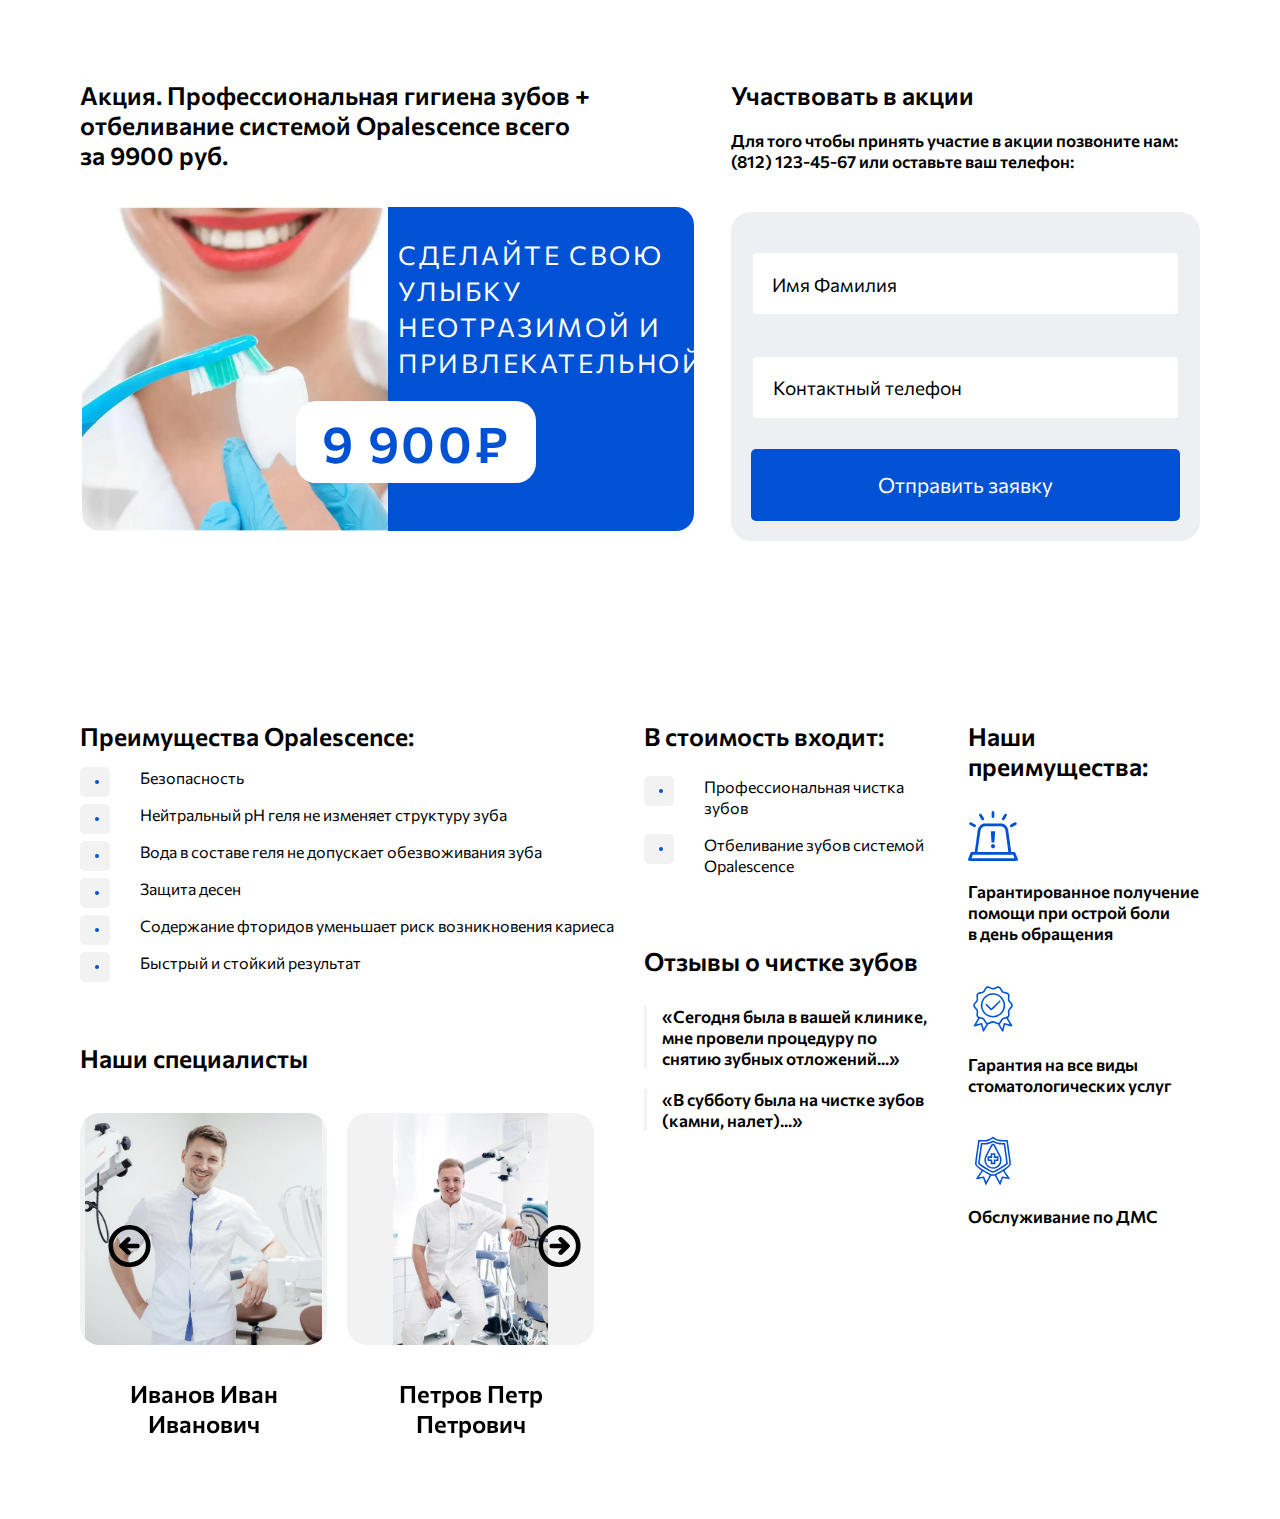
==== stom.html @ fc060e08 "added new page" ====
<!DOCTYPE html><html class="page" lang="ru"><head><meta charset="utf-8"><meta name="viewport" content="width=device-width,initial-scale=1"><meta name="description" content="Стоматология, услуги по отбеливанию зубов, профессиональная чистка зубов, стоматолог"><title>Профессиональное отбеливание зубов</title><link rel="stylesheet" href="css/style.min.css"><link rel="preload" href="fonts/Commissioner-Medium.woff2" as="font" crossorigin="anonymous"><link rel="preload" href="fonts/Commissioner-SemiBold.woff2" as="font" crossorigin="anonymous"><link rel="preload" href="fonts/Commissioner-Regular.woff2" as="font" crossorigin="anonymous"></head><body class="page__body"><main class="page-main"><h1 class="visually-hidden">Стоматология. Профессиональное отбеливание - Акция.</h1><section class="hero"><div class="hero__wrap container"><div class="hero__info"><div class="hero__img-info"><h2 class="headline__h2 hero__healdine">Акция. Профессиональная гигиена зубов + отбеливание системой Opalescence всего за&nbsp;9900&nbsp;руб.</h2><div class="hero__img-wrap"><picture class="hero__img-wrapper"><source media="(min-width: 1024px)" srcset="img/hero-img@1x.webp, img/hero-img@2x.webp 2x" type="image/webp"><source srcset="img/hero-img-mb@1x.webp, img/hero-img-mb@2x.webp 2x" type="image/webp"><source media="(min-width: 1024px)" srcset="img/hero-img@1x.png, img/hero-img@2x.png 2x"><img class="hero__img" src="img/hero-img-mb@1x.png" srcset="img/hero-img-mb@2x.png" alt="Отбеливание зуба" width="320" height="309"></picture><p class="hero__img-title">Сделайте свою улыбку неотразимой и привлекательной <span>9&nbsp;900&#8381;</span></p></div></div><p class="hero__date">Срок действия акции с&nbsp;01.12.2013&nbsp;г.&nbsp;до&nbsp;01.01.2014&nbsp;г.</p></div><section class="appointment"><div class="appointment__wrap"><h2 class="headline__h2 appointment__title">Участвовать в акции</h2><p class="appointment__description headline__h5">Для того чтобы принять участие в&nbsp;акции позвоните нам: (812) 123-45-67 или оставьте ваш телефон:</p><div class="appointment__form"><form class="form" action="#" method="post"><div class="form__group"><input class="form__input" type="text" name="name" id="name" required placeholder=" "> <label class="form__label" for="name">Имя Фамилия</label></div><div class="form__group"><input class="form__input" type="tel" name="phone" id="phone" required data-tel-input pattern="[\+]\d{1}\s[\(]\d{3}[\)]\s\d{3}[\-]\d{2}[\-]\d{2}" placeholder=" " autocomplete="off"> <label class="form__label" for="phone"> Контактный телефон</label></div><button class="btn btn--primary form__btn">Отправить заявку</button></form></div></div></section></div></section><section class="page__wrapper container"><div class="privilege group group__staff" id="group__staff"><h3 class="headline__h2">Преимущества Opalescence:</h3><ul class="privilege__list marker"><li class="privilege__item marker__item"><span></span><p>Безопасность</p></li><li class="privilege__item marker__item"><span></span><p>Нейтральный рН&nbsp;геля не&nbsp;изменяет структуру зуба</p></li><li class="privilege__item marker__item"><span></span><p>Вода в&nbsp;составе геля не&nbsp;допускает обезвоживания зуба</p></li><li class="privilege__item marker__item"><span></span><p>Защита десен</p></li><li class="privilege__item marker__item"><span></span><p>Содержание фторидов уменьшает риск возникновения кариеса</p></li><li class="privilege__item marker__item"><span></span><p>Быстрый и стойкий результат</p></li></ul><section class="staff"><div class="staff__wrap slider swiper"><h2 class="headline__h2 staff__title">Наши специалисты</h2><ul class="staff__list slider__list swiper-wrapper"><li class="staff__item swiper-slide"><figure class="staff__figure"><picture class="staff__img-wrap"><source media="(min-width: 1024px)" srcset="img/staff/staff-img.webp, img/staff/staff-img@2x.webp 2x" type="image/webp"><source srcset="img/staff/staff1-img-mb@1x.webp, img/staff/staff1-img-mb@2x.webp 2x" type="image/webp"><source media="(min-width: 1024px)" srcset="img/staff/staff-img.jpg, img/staff/staff-img@2x.jpg 2x"><img class="staff__img" src="img/staff/staff1-img-mb@1x.jpg" srcset="img/staff/staff1-img-mb@2x.jpg" alt="Врач стоматологической клиники" width="349" height="524"></picture><figcaption class="headline__h4">Иванов Иван Иванович</figcaption></figure></li><li class="staff__item swiper-slide"><figure class="staff__figure"><picture class="staff__img-wrap"><source media="(min-width: 1024px)" srcset="img/staff/staff-img2.webp, img/staff/staff-img2@2x.webp 2x" type="image/webp"><source srcset="img/staff/staff2-img-mb@1x.webp, img/staff/staff2-img-mb@2x.webp 2x" type="image/webp"><source media="(min-width: 1024px)" srcset="img/staff/staff-img2.jpg, img/staff/staff-img2@2x.jpg 2x"><img class="staff__img" src="img/staff/staff2-img-mb@1x.jpg" srcset="img/staff/staff2-img-mb@2x.png" alt="Врач стоматологической клиники" width="349" height="524"></picture><figcaption class="headline__h4">Петров Петр Петрович</figcaption></figure></li></ul><div class="slider__btn slider__btn--prev swiper-button-prev" tabindex="0"><span class="visually-hidden">Предидущий слайд</span> <svg width="50" height="50"><use xlink:href="img/sprite.svg#arrow-left"></use></svg></div><div class="slider__btn slider__btn--next swiper-button-next" tabindex="0"><span class="visually-hidden">Следующий слайд</span> <svg width="50" height="50"><use xlink:href="img/sprite.svg#arrow-right"></use></svg></div></div></section></div><div class="group group__rev-price" id="group__rev-price"><section class="price-list"><div class="price-list__info"><h3 class="headline__h2">В стоимость входит:</h3><div class="price-list marker"><p class="marker__item"><span></span> Профессиональная чистка зубов</p><p class="marker__item"><span></span> Отбеливание зубов системой Opalescence</p></div></div></section><section class="reviews"><div class="reviews__wrap"><h2 class="headline__h2 reviews__title">Отзывы о чистке зубов</h2><ul class="reviews__list"><li class="reviews__item"><a class="reviews__link" href="#"><blockquote class="reviews__quote"><p class="headline__h5"><q>Сегодня была в вашей клинике, мне провели процедуру по снятию зубных отложений...</q></p></blockquote></a></li><li class="reviews__item"><a class="reviews__link" href="#"><blockquote class="reviews__quote"><p class="headline__h5"><q>В субботу была на чистке зубов (камни, налет)...</q></p></blockquote></a></li></ul></div></section></div><div class="benefits group" id="group__benefits"><div class="benefits__wrap"><h2 class="headline__h2 benefits__title">Наши преимущества:</h2><ul class="benefits__list"><li class="benefits__item"><svg width="30" height="30"><use xlink:href="img/sprite.svg#siren"></use></svg><p class="benefits__subtitle headline__h5">Гарантированное получение помощи при острой боли в&nbsp;день обращения</p></li><li class="benefits__item"><svg width="30" height="30"><use xlink:href="img/sprite.svg#guarantee"></use></svg><p class="benefits__subtitle headline__h5">Гарантия на&nbsp;все виды стоматологических услуг</p></li><li class="benefits__item"><svg width="30" height="30"><use xlink:href="img/sprite.svg#equality"></use></svg><p class="benefits__subtitle headline__h5">Обслуживание по ДМС</p></li></ul></div></div></section></main><script src="js/script.min.js" type="module"></script><script src="https://cdn.jsdelivr.net/npm/swiper@8/swiper-bundle.min.js"></script></body></html>
---- css/style.min.css ----
a{text-decoration:none}img{max-width:100%;height:auto}*,::after,::before{box-sizing:border-box}@font-face{font-family:"Commissioner";font-weight:400;font-style:normal;src:url(../fonts/Commissioner-Regular.woff2) format("woff2"),url(../fonts/Commissioner-Regular.woff) format("woff");font-display:swap}@font-face{font-family:"Commissioner";font-weight:500;font-style:normal;src:url(../fonts/Commissioner-Medium.woff2) format("woff2"),url(../fonts/Commissioner-Medium.woff) format("woff");font-display:swap}@font-face{font-family:"Commissioner";font-weight:600;font-style:normal;src:url(../fonts/Commissioner-SemiBold.woff2) format("woff2"),url(../fonts/Commissioner-SemiBold.woff) format("woff");font-display:swap}@font-face{font-family:"Roboto Slab";font-weight:400;font-style:normal;src:url(../fonts/RobotoSlab-Regular.woff2) format("woff2"),url(../fonts/Commissioner-SemiBold.woff) format("woff");font-display:swap}.visually-hidden{position:absolute;width:1px;height:1px;margin:-1px;border:0;padding:0;white-space:nowrap;-webkit-clip-path:inset(100%);clip-path:inset(100%);clip:rect(0 0 0 0);overflow:hidden}.container{min-width:320px;margin:0 auto;padding:0 20px}@media (min-width:768px){.container{min-width:768px;padding:0 30px}}@media (min-width:992px){.container{min-width:992px;padding:0 60px}}@media (min-width:1200px){.container{max-width:1440px;min-width:1200px;padding:0 80px}}.page{height:100%}.page__body{font-size:15px;line-height:21px;font-weight:400;margin:0;min-width:320px;min-height:100%;color:#000;background-color:#fff;font-family:"Commissioner","Arial",sans-serif;font-style:normal}@media (min-width:992px){.page__body{font-size:16px;line-height:21px;font-weight:400}.page__wrapper{display:flex;flex-wrap:wrap;gap:30px}}@media (min-width:1200px){.page__wrapper{flex-wrap:nowrap}}.headline__h2{font-size:30px;line-height:42px;font-weight:600;margin:0}@media (min-width:1200px){.headline__h2{font-size:25px;line-height:30px;font-weight:600}}.headline__h3{font-size:21px;line-height:26px;font-weight:600;margin:0}@media (min-width:992px){.headline__h3{font-size:27px;line-height:33px;font-weight:600}}@media (min-width:1200px){.headline__h3{font-size:20px;line-height:28px;font-weight:600}}.headline__h4,.headline__h5{font-size:24px;line-height:30px;font-weight:600;margin:0}.headline__h5{font-size:17px;line-height:21px}.btn,.btn--primary:hover{background-color:transparent}.btn{display:inline-flex;border:0;outline:0;font-family:inherit;cursor:pointer;padding:14px 24px;align-items:center;justify-content:center;transition:all .5s ease-in-out;border-radius:5px}.btn--primary{background-color:#0051d4;color:#fff}.btn--primary:hover{color:#0051d4;outline:1px solid #0051d4}.btn--primary:focus{opacity:.8}.btn--secondary{background-color:transparent;color:#000}.btn--secondary:hover{outline:2px solid #0051d4;color:#0051d4}.btn--secondary:focus{opacity:.8}.hero{margin-top:80px;margin-bottom:80px}@media (min-width:1200px){.hero{margin-bottom:150px}}.hero__wrap{margin-bottom:60px}.hero__wrap img,.staff__item img{max-width:100%}@media (min-width:992px){.hero__wrap{display:flex;gap:35px}}.hero__info{display:flex;flex-direction:column;margin-bottom:50px}@media (min-width:768px){.hero__info{flex:1 1 auto}}@media (min-width:992px){.hero__info{margin-bottom:0}}@media (min-width:1200px){.hero__info{width:55%;flex:2 0 auto}}.hero__list{padding:0;list-style:none;display:flex;flex-direction:column;justify-content:center;gap:30px;margin:0 0 80px}.hero__healdine{margin-bottom:40px}@media (min-width:1200px){.hero__healdine{margin-bottom:25px}}.hero__title{margin-bottom:30px}.hero__item p{margin:0}@media (min-width:1200px){.hero__img-info{display:flex;flex-direction:column;gap:10px}}.hero__img-wrap{display:grid;grid-template-columns:minmax(150px,400px) minmax(150px,400px);border-radius:20px;border:2px solid #fff;overflow:hidden}@media (min-width:1200px){.hero__img-wrap{width:100%}}.hero__img-title{position:relative;font-size:3vw;line-height:5vw;letter-spacing:.1em;background-color:#0051d4;color:#fff;display:flex;justify-content:flex-start;align-items:flex-start;flex-direction:column;padding:30px 10px;margin:0;text-transform:uppercase}.hero__img-title span{font-size:clamp(2em,8vw,4em);line-height:1em;font-weight:600;position:absolute;top:60%;left:-20%;background-color:#fff;color:#0051d4;padding:.3em .5em;border-radius:20px}@media (min-width:992px){.hero__img-title{font-size:clamp(1em,2vw,1.6em);line-height:1.4em}.hero__img-title span{font-size:clamp(2em,4vw,3em);left:-30%}}.hero__img{display:flex;width:100%}@media (min-width:1200px){.hero__date{display:none}.appointment{flex:1 2 auto}}.appointment__wrap{margin-bottom:60px}@media (min-width:1200px){.appointment__wrap{margin-bottom:0}}.appointment__title{margin-bottom:20px}.appointment__description{margin-bottom:40px}@media (min-width:992px){.appointment__form{display:flex;gap:60px}}.form{background-color:#edeff2;border-radius:20px;display:flex;flex-direction:column;padding:20px;margin-bottom:30px}@media (min-width:992px){.form{flex:1 0 auto}}.form__group{position:relative}.form__input{margin:1rem 0;padding:1.2em;color:#000;border:2px solid #edeff2;width:100%;border-radius:5px}.form__input:focus{outline-color:#0051d4}@media (min-width:992px){.form__input{font-size:20px;line-height:21px;font-weight:400;padding:1em;margin:1.2rem 0}}.form__label{position:absolute;top:50%;left:5%;transform:translate(-5%,-50%);font-size:1.2rem;padding:0 .4rem;transition:all .4s ease;pointer-events:none}.form__input:invalid:not(:-moz-placeholder-shown)+label{top:30%;font-size:.8rem;color:#0051d4}.form__input:focus+label,.form__input:invalid:not(:placeholder-shown)+label,.form__input:valid+label{top:30%;font-size:.8rem;color:#0051d4}.form__btn{font-size:18px;line-height:21px;font-weight:400;padding:1.2em;margin-top:10px}@media (min-width:992px){.form__btn{font-size:21px;line-height:30px;font-weight:400;padding:1em}}.benefits__wrap{margin-bottom:60px}.benefits__list{margin:0;padding:0;list-style:none}@media (min-width:768px){.benefits__list{display:flex;flex-wrap:wrap}}@media (min-width:992px){.benefits__list{flex-direction:column}}.benefits__title{margin-bottom:30px}.benefits__item{display:flex;align-items:flex-start;gap:10px;margin-bottom:60px}.benefits__item svg{display:block;color:#0051d4;width:50px;height:50px}@media (min-width:992px){.benefits__item{flex-direction:column;flex:0 1 auto;gap:20px;margin-bottom:40px}}.benefits__subtitle{margin:0;width:60%}@media (min-width:992px){.benefits__subtitle{width:100%}}.slider{position:relative;overflow:hidden}.slider__list{display:flex;transition:transform .8s ease}.slider__btn{width:50px;height:50px;position:absolute;top:50%;transform:translate(-5%,-50%);cursor:pointer}.slider__btn--prev{left:5%}.slider__btn--next{right:5%}.slider__btn:hover{color:#0051d4}.slider__btn:focus{opacity:.5;outline:0}.slider__btn:focus-visible{outline:3px solid #0051d4;border-radius:50%}.staff__list{margin:0;padding:0;list-style:none}.staff__item{width:100%;margin-right:10px;flex:1 0 auto}@media (min-width:768px){.staff__item{flex:1 1 auto}}@media (min-width:992px){.staff__item{width:400px}}.staff__title{margin-bottom:40px}.reviews__quote p,.staff__figure{margin:0}.staff__figure figcaption{text-align:center;padding:10px 0}.staff__img-wrap{display:block;overflow:hidden;border-radius:20px;height:14.5rem;width:100%;margin:0 0 1.5rem;background-color:#f2f2f2}.staff__img{display:block;width:100%;height:100%;-o-object-fit:contain;object-fit:contain;transition:transform .25s}.reviews__list{margin:0;padding:0;list-style:none;display:flex;flex-direction:column;gap:20px}.reviews__title{margin-bottom:30px}.reviews__item{border-left:3px solid #f2f2f2}@media (min-width:768px){.reviews__item{width:50%}}@media (min-width:992px){.reviews__item{width:100%}}.reviews__quote{margin:0 0 0 15px}.reviews__link{color:#000}.reviews__link:hover{color:#0051d4}.marker__item{position:relative;padding-left:60px}.marker__item span{position:absolute;top:0;left:0;width:30px;height:30px;background-color:#f2f2f2;border-radius:5px}.marker__item span::before{content:"";position:absolute;top:50%;left:50%;transform:translateX(-50%);transform:translateY(-50%);width:4px;height:4px;background-color:#0051d4;border-radius:50%}.price-list__info{margin-bottom:70px}.price-list__info h3{margin-bottom:25px}@media (min-width:992px){.group{flex:1 1 auto}}.group__rev-price,.group__staff{margin-bottom:70px}@media (min-width:992px){.group__staff{flex:1 0 auto}}.privilege__list{padding:0;list-style:none;margin:0 0 70px}.travel__wrapp{font-family:"Roboto Slab","Arial",sans-serif;margin-bottom:40px}@media (min-width:768px){.travel__wrapp{width:820px;padding-right:40px;padding-left:40px;margin:0 auto 100px}}.program__list li,.travel__description{font-size:16px;line-height:1.5em;font-weight:400}@media (min-width:768px){.travel__description{font-size:21px;line-height:1.5em;font-weight:400}}.travel__img{position:relative;background-color:rgba(10,0,0,.5);display:flex;align-items:center;justify-content:center}.travel__img img{height:100vh;-o-object-fit:cover;object-fit:cover}.travel__img-title{font-size:100px;line-height:1.5em;font-weight:600;color:#fff;position:absolute;left:50%;width:100%;top:50%;transform:translate(-50%,-50%);text-align:center}@media (min-width:992px){.travel__img-title{font-size:200px;line-height:1.5em;font-weight:600}}.travel__headline{font-size:30px;line-height:1.5em;font-weight:600;text-transform:uppercase;text-align:center}.travel__headline span{display:block;font-size:20px;line-height:1.5em;font-weight:500;text-transform:lowercase}@media (min-width:768px){.travel__headline{font-size:50px;line-height:1.5em;font-weight:600}.travel__headline span{font-size:18px;line-height:1.5em;font-weight:500}}.mask-overlay{height:100%;width:100%;position:absolute;top:0;left:0;-webkit-backface-visibility:hidden;backface-visibility:hidden;background-color:rgba(10,0,0,.5)}.program__list{padding:0;list-style:none;margin:0 0 0 40px}.program__list li{font-size:18px;position:relative;margin-bottom:20px;padding-left:30px}.program__list li::before{content:"";position:absolute;width:20px;height:20px;top:0;left:0;background:url(../img/icon/yoga-icon.svg) no-repeat}@media (min-width:768px){.program__list{font-size:21px;line-height:1.5em;font-weight:400}}.program__title,.tour-program figcaption{font-size:28px;line-height:1.5em;font-weight:500}.program__teacher,.test a,.test p{font-size:18px;line-height:1.5em;font-weight:400}@media (min-width:768px){.program__teacher{font-size:21px;line-height:1.5em;font-weight:600}}.tour-program figure,.tour-program table,.tour-program tbody,.tour-program thead{margin:0;padding:0;border:0;font:inherit;vertical-align:baseline}.tour-program table{border-collapse:collapse;border-spacing:0;width:100%}.tour-program figcaption{font-size:30px;text-align:center;margin-bottom:1em}.tour-program thead{background-color:tomato}.tour-program td,.tour-program th{line-height:1.5em;font-weight:500;padding:1em}.tour-program th{font-size:21px;color:#fff;text-align:inherit}.tour-program td{font-size:18px;border-bottom:2px solid #edeff2}.test{margin:0 auto;display:flex;align-items:center;justify-content:center;flex-direction:column}.test a,.test p{font-size:40px}.test a{font-size:60px;display:block;color:#0051d4}
/*# sourceMappingURL=style.min.css.map */
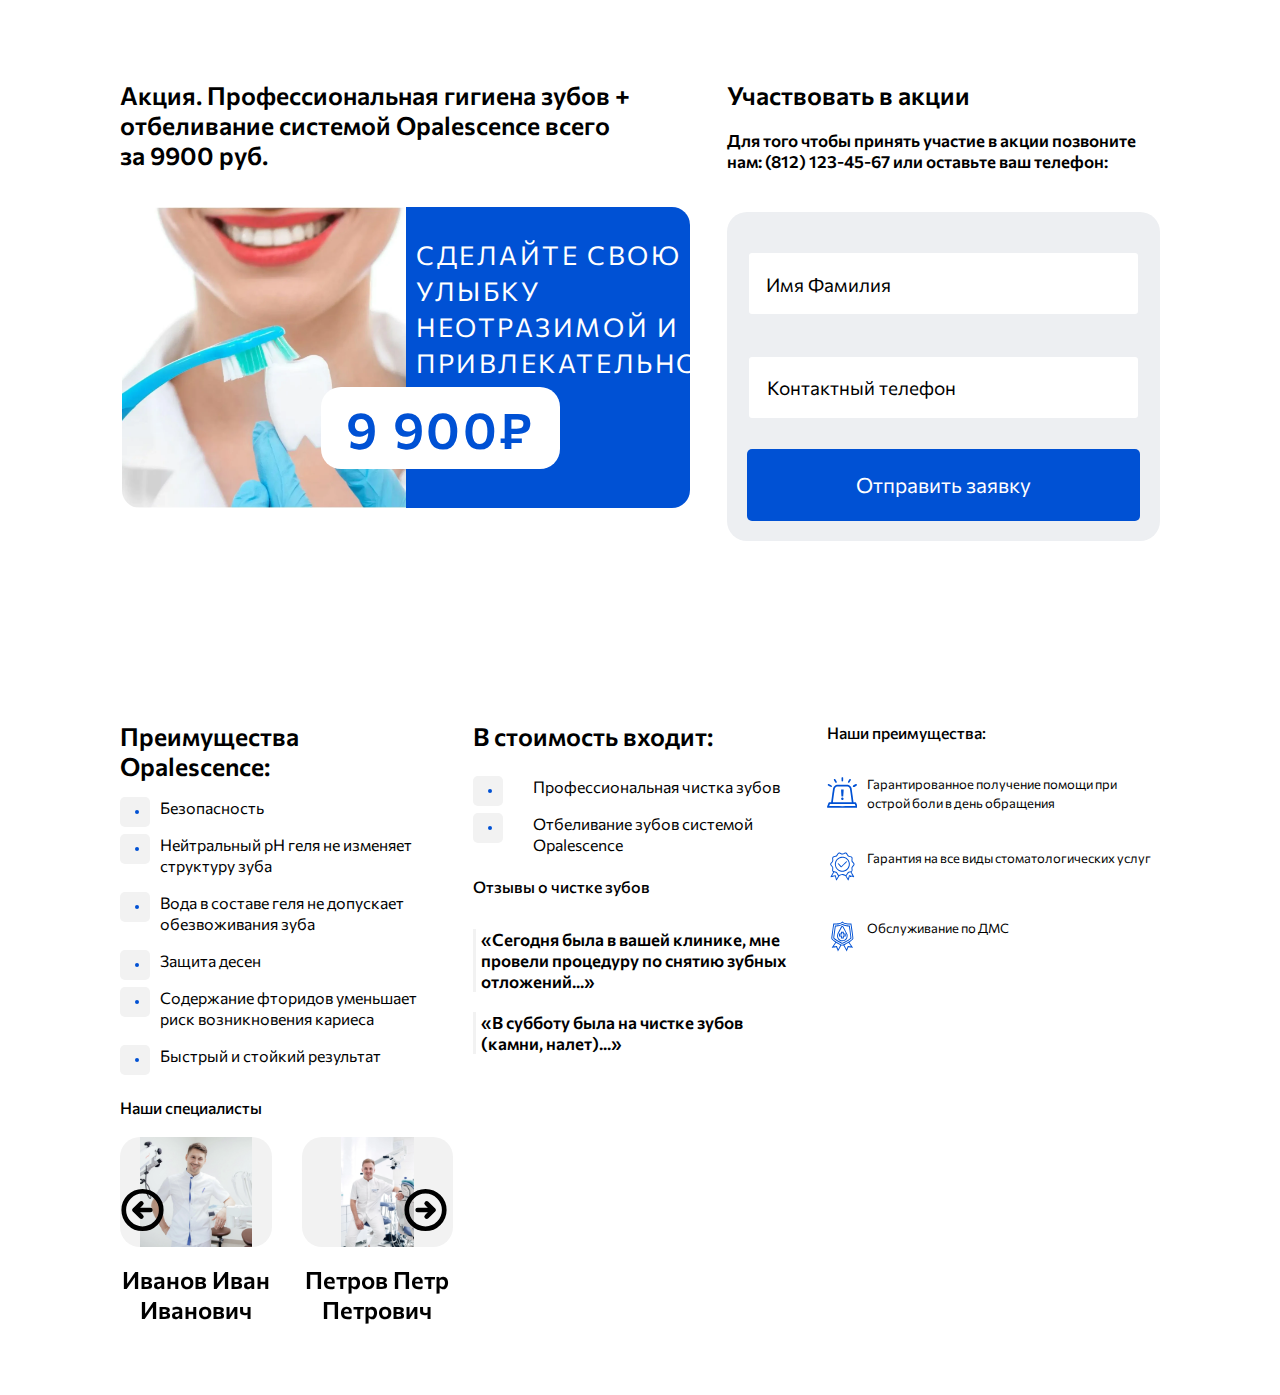
==== commit 1d43bce0: "add new page" ====
--- a/stom.html
+++ b/stom.html
@@ -1 +1 @@
-<!DOCTYPE html><html class="page" lang="ru"><head><meta charset="utf-8"><meta name="viewport" content="width=device-width,initial-scale=1"><meta name="description" content="Стоматология, услуги по отбеливанию зубов, профессиональная чистка зубов, стоматолог"><title>Профессиональное отбеливание зубов</title><link rel="stylesheet" href="css/style.min.css"><link rel="preload" href="fonts/Commissioner-Medium.woff2" as="font" crossorigin="anonymous"><link rel="preload" href="fonts/Commissioner-SemiBold.woff2" as="font" crossorigin="anonymous"><link rel="preload" href="fonts/Commissioner-Regular.woff2" as="font" crossorigin="anonymous"></head><body class="page__body"><main class="page-main"><h1 class="visually-hidden">Стоматология. Профессиональное отбеливание - Акция.</h1><section class="hero"><div class="hero__wrap container"><div class="hero__info"><div class="hero__img-info"><h2 class="headline__h2 hero__healdine">Акция. Профессиональная гигиена зубов + отбеливание системой Opalescence всего за&nbsp;9900&nbsp;руб.</h2><div class="hero__img-wrap"><picture class="hero__img-wrapper"><source media="(min-width: 1024px)" srcset="img/hero-img@1x.webp, img/hero-img@2x.webp 2x" type="image/webp"><source srcset="img/hero-img-mb@1x.webp, img/hero-img-mb@2x.webp 2x" type="image/webp"><source media="(min-width: 1024px)" srcset="img/hero-img@1x.png, img/hero-img@2x.png 2x"><img class="hero__img" src="img/hero-img-mb@1x.png" srcset="img/hero-img-mb@2x.png" alt="Отбеливание зуба" width="320" height="309"></picture><p class="hero__img-title">Сделайте свою улыбку неотразимой и привлекательной <span>9&nbsp;900&#8381;</span></p></div></div><p class="hero__date">Срок действия акции с&nbsp;01.12.2013&nbsp;г.&nbsp;до&nbsp;01.01.2014&nbsp;г.</p></div><section class="appointment"><div class="appointment__wrap"><h2 class="headline__h2 appointment__title">Участвовать в акции</h2><p class="appointment__description headline__h5">Для того чтобы принять участие в&nbsp;акции позвоните нам: (812) 123-45-67 или оставьте ваш телефон:</p><div class="appointment__form"><form class="form" action="#" method="post"><div class="form__group"><input class="form__input" type="text" name="name" id="name" required placeholder=" "> <label class="form__label" for="name">Имя Фамилия</label></div><div class="form__group"><input class="form__input" type="tel" name="phone" id="phone" required data-tel-input pattern="[\+]\d{1}\s[\(]\d{3}[\)]\s\d{3}[\-]\d{2}[\-]\d{2}" placeholder=" " autocomplete="off"> <label class="form__label" for="phone"> Контактный телефон</label></div><button class="btn btn--primary form__btn">Отправить заявку</button></form></div></div></section></div></section><section class="page__wrapper container"><div class="privilege group group__staff" id="group__staff"><h3 class="headline__h2">Преимущества Opalescence:</h3><ul class="privilege__list marker"><li class="privilege__item marker__item"><span></span><p>Безопасность</p></li><li class="privilege__item marker__item"><span></span><p>Нейтральный рН&nbsp;геля не&nbsp;изменяет структуру зуба</p></li><li class="privilege__item marker__item"><span></span><p>Вода в&nbsp;составе геля не&nbsp;допускает обезвоживания зуба</p></li><li class="privilege__item marker__item"><span></span><p>Защита десен</p></li><li class="privilege__item marker__item"><span></span><p>Содержание фторидов уменьшает риск возникновения кариеса</p></li><li class="privilege__item marker__item"><span></span><p>Быстрый и стойкий результат</p></li></ul><section class="staff"><div class="staff__wrap slider swiper"><h2 class="headline__h2 staff__title">Наши специалисты</h2><ul class="staff__list slider__list swiper-wrapper"><li class="staff__item swiper-slide"><figure class="staff__figure"><picture class="staff__img-wrap"><source media="(min-width: 1024px)" srcset="img/staff/staff-img.webp, img/staff/staff-img@2x.webp 2x" type="image/webp"><source srcset="img/staff/staff1-img-mb@1x.webp, img/staff/staff1-img-mb@2x.webp 2x" type="image/webp"><source media="(min-width: 1024px)" srcset="img/staff/staff-img.jpg, img/staff/staff-img@2x.jpg 2x"><img class="staff__img" src="img/staff/staff1-img-mb@1x.jpg" srcset="img/staff/staff1-img-mb@2x.jpg" alt="Врач стоматологической клиники" width="349" height="524"></picture><figcaption class="headline__h4">Иванов Иван Иванович</figcaption></figure></li><li class="staff__item swiper-slide"><figure class="staff__figure"><picture class="staff__img-wrap"><source media="(min-width: 1024px)" srcset="img/staff/staff-img2.webp, img/staff/staff-img2@2x.webp 2x" type="image/webp"><source srcset="img/staff/staff2-img-mb@1x.webp, img/staff/staff2-img-mb@2x.webp 2x" type="image/webp"><source media="(min-width: 1024px)" srcset="img/staff/staff-img2.jpg, img/staff/staff-img2@2x.jpg 2x"><img class="staff__img" src="img/staff/staff2-img-mb@1x.jpg" srcset="img/staff/staff2-img-mb@2x.png" alt="Врач стоматологической клиники" width="349" height="524"></picture><figcaption class="headline__h4">Петров Петр Петрович</figcaption></figure></li></ul><div class="slider__btn slider__btn--prev swiper-button-prev" tabindex="0"><span class="visually-hidden">Предидущий слайд</span> <svg width="50" height="50"><use xlink:href="img/sprite.svg#arrow-left"></use></svg></div><div class="slider__btn slider__btn--next swiper-button-next" tabindex="0"><span class="visually-hidden">Следующий слайд</span> <svg width="50" height="50"><use xlink:href="img/sprite.svg#arrow-right"></use></svg></div></div></section></div><div class="group group__rev-price" id="group__rev-price"><section class="price-list"><div class="price-list__info"><h3 class="headline__h2">В стоимость входит:</h3><div class="price-list marker"><p class="marker__item"><span></span> Профессиональная чистка зубов</p><p class="marker__item"><span></span> Отбеливание зубов системой Opalescence</p></div></div></section><section class="reviews"><div class="reviews__wrap"><h2 class="headline__h2 reviews__title">Отзывы о чистке зубов</h2><ul class="reviews__list"><li class="reviews__item"><a class="reviews__link" href="#"><blockquote class="reviews__quote"><p class="headline__h5"><q>Сегодня была в вашей клинике, мне провели процедуру по снятию зубных отложений...</q></p></blockquote></a></li><li class="reviews__item"><a class="reviews__link" href="#"><blockquote class="reviews__quote"><p class="headline__h5"><q>В субботу была на чистке зубов (камни, налет)...</q></p></blockquote></a></li></ul></div></section></div><div class="benefits group" id="group__benefits"><div class="benefits__wrap"><h2 class="headline__h2 benefits__title">Наши преимущества:</h2><ul class="benefits__list"><li class="benefits__item"><svg width="30" height="30"><use xlink:href="img/sprite.svg#siren"></use></svg><p class="benefits__subtitle headline__h5">Гарантированное получение помощи при острой боли в&nbsp;день обращения</p></li><li class="benefits__item"><svg width="30" height="30"><use xlink:href="img/sprite.svg#guarantee"></use></svg><p class="benefits__subtitle headline__h5">Гарантия на&nbsp;все виды стоматологических услуг</p></li><li class="benefits__item"><svg width="30" height="30"><use xlink:href="img/sprite.svg#equality"></use></svg><p class="benefits__subtitle headline__h5">Обслуживание по ДМС</p></li></ul></div></div></section></main><script src="js/script.min.js" type="module"></script><script src="https://cdn.jsdelivr.net/npm/swiper@8/swiper-bundle.min.js"></script></body></html>+<!DOCTYPE html><html class="page" lang="ru"><head><meta charset="utf-8"><meta name="viewport" content="width=device-width,initial-scale=1"><meta name="description" content="Стоматология, услуги по отбеливанию зубов, профессиональная чистка зубов, стоматолог"><title>Профессиональное отбеливание зубов</title><link rel="stylesheet" href="css/style.min.css"><link rel="preload" href="fonts/Commissioner-Medium.woff2" as="font" crossorigin="anonymous"><link rel="preload" href="fonts/Commissioner-SemiBold.woff2" as="font" crossorigin="anonymous"><link rel="preload" href="fonts/Commissioner-Regular.woff2" as="font" crossorigin="anonymous"></head><body class="page__body"><main class="page-main"><h1 class="visually-hidden">Стоматология. Профессиональное отбеливание - Акция.</h1><section class="hero"><div class="hero__wrap container"><div class="hero__info"><div class="hero__img-info"><h2 class="headline__h2 hero__healdine">Акция. Профессиональная гигиена зубов + отбеливание системой Opalescence всего за&nbsp;9900&nbsp;руб.</h2><div class="hero__img-wrap"><picture class="hero__img-wrapper"><source media="(min-width: 1024px)" srcset="img/hero-img@1x.webp, img/hero-img@2x.webp 2x" type="image/webp"><source srcset="img/hero-img-mb@1x.webp, img/hero-img-mb@2x.webp 2x" type="image/webp"><source media="(min-width: 1024px)" srcset="img/hero-img@1x.png, img/hero-img@2x.png 2x"><img class="hero__img" src="img/hero-img-mb@1x.png" srcset="img/hero-img-mb@2x.png" alt="Отбеливание зуба" width="320" height="309"></picture><p class="hero__img-title">Сделайте свою улыбку неотразимой и привлекательной <span>9&nbsp;900&#8381;</span></p></div></div><p class="hero__date">Срок действия акции с&nbsp;01.12.2013&nbsp;г.&nbsp;до&nbsp;01.01.2014&nbsp;г.</p></div><section class="appointment"><div class="appointment__wrap"><h2 class="headline__h2 appointment__title">Участвовать в акции</h2><p class="appointment__description headline__h5">Для того чтобы принять участие в&nbsp;акции позвоните нам: (812) 123-45-67 или оставьте ваш телефон:</p><div class="appointment__form"><form class="form" action="#" method="post"><div class="form__group"><input class="form__input" type="text" name="name" id="name" required placeholder=" "> <label class="form__label" for="name">Имя Фамилия</label></div><div class="form__group"><input class="form__input" type="tel" name="phone" id="phone" required data-tel-input pattern="[\+]\d{1}\s[\(]\d{3}[\)]\s\d{3}[\-]\d{2}[\-]\d{2}" placeholder=" " autocomplete="off"> <label class="form__label" for="phone"> Контактный телефон</label></div><button class="btn btn--primary form__btn">Отправить заявку</button></form></div></div></section></div></section><section class="page__wrapper container"><div class="privilege group group__staff" id="group__staff"><h3 class="headline__h2">Преимущества Opalescence:</h3><ul class="privilege__list marker"><li class="privilege__item marker__item"><span></span><p>Безопасность</p></li><li class="privilege__item marker__item"><span></span><p>Нейтральный рН&nbsp;геля не&nbsp;изменяет структуру зуба</p></li><li class="privilege__item marker__item"><span></span><p>Вода в&nbsp;составе геля не&nbsp;допускает обезвоживания зуба</p></li><li class="privilege__item marker__item"><span></span><p>Защита десен</p></li><li class="privilege__item marker__item"><span></span><p>Содержание фторидов уменьшает риск возникновения кариеса</p></li><li class="privilege__item marker__item"><span></span><p>Быстрый и стойкий результат</p></li></ul><section class="staff"><div class="staff__wrap slider swiper"><h2 class="headline__h2 staff__title">Наши специалисты</h2><ul class="staff__list slider__list swiper-wrapper"><li class="staff__item swiper-slide"><figure class="staff__figure"><picture class="staff__img-wrap"><source media="(min-width: 1024px)" srcset="img/staff/staff-img.webp, img/staff/staff-img@2x.webp 2x" type="image/webp"><source srcset="img/staff/staff1-img-mb@1x.webp, img/staff/staff1-img-mb@2x.webp 2x" type="image/webp"><source media="(min-width: 1024px)" srcset="img/staff/staff-img.jpg, img/staff/staff-img@2x.jpg 2x"><img class="staff__img" src="img/staff/staff1-img-mb@1x.jpg" srcset="img/staff/staff1-img-mb@2x.jpg" alt="Врач стоматологической клиники" width="349" height="524"></picture><figcaption class="headline__h4">Иванов Иван Иванович</figcaption></figure></li><li class="staff__item swiper-slide"><figure class="staff__figure"><picture class="staff__img-wrap"><source media="(min-width: 1024px)" srcset="img/staff/staff-img2.webp, img/staff/staff-img2@2x.webp 2x" type="image/webp"><source srcset="img/staff/staff2-img-mb@1x.webp, img/staff/staff2-img-mb@2x.webp 2x" type="image/webp"><source media="(min-width: 1024px)" srcset="img/staff/staff-img2.jpg, img/staff/staff-img2@2x.jpg 2x"><img class="staff__img" src="img/staff/staff2-img-mb@1x.jpg" srcset="img/staff/staff2-img-mb@2x.png" alt="Врач стоматологической клиники" width="349" height="524"></picture><figcaption class="headline__h4">Петров Петр Петрович</figcaption></figure></li></ul><div class="slider__btn slider__btn--prev swiper-button-prev" tabindex="0"><span class="visually-hidden">Предидущий слайд</span> <svg width="50" height="50"><use xlink:href="img/sprite.svg#arrow-left"></use></svg></div><div class="slider__btn slider__btn--next swiper-button-next" tabindex="0"><span class="visually-hidden">Следующий слайд</span> <svg width="50" height="50"><use xlink:href="img/sprite.svg#arrow-right"></use></svg></div></div></section></div><div class="group group__rev-price" id="group__rev-price"><section class="price-list"><div class="price-list__info"><h3 class="headline__h2 price-list__info-title">В стоимость входит:</h3><div class="price-list marker"><p class="marker__item"><span></span> Профессиональная чистка зубов</p><p class="marker__item"><span></span> Отбеливание зубов системой Opalescence</p></div></div></section><section class="reviews"><div class="reviews__wrap"><h2 class="headline__h2 reviews__title">Отзывы о чистке зубов</h2><ul class="reviews__list"><li class="reviews__item"><a class="reviews__link" href="#"><blockquote class="reviews__quote"><p class="headline__h5"><q>Сегодня была в вашей клинике, мне провели процедуру по снятию зубных отложений...</q></p></blockquote></a></li><li class="reviews__item"><a class="reviews__link" href="#"><blockquote class="reviews__quote"><p class="headline__h5"><q>В субботу была на чистке зубов (камни, налет)...</q></p></blockquote></a></li></ul></div></section></div><div class="benefits group" id="group__benefits"><div class="benefits__wrap"><h2 class="headline__h2 benefits__title">Наши преимущества:</h2><ul class="benefits__list"><li class="benefits__item"><svg width="30" height="30"><use xlink:href="img/sprite.svg#siren"></use></svg><p class="benefits__subtitle headline__h5">Гарантированное получение помощи при острой боли в&nbsp;день обращения</p></li><li class="benefits__item"><svg width="30" height="30"><use xlink:href="img/sprite.svg#guarantee"></use></svg><p class="benefits__subtitle headline__h5">Гарантия на&nbsp;все виды стоматологических услуг</p></li><li class="benefits__item"><svg width="30" height="30"><use xlink:href="img/sprite.svg#equality"></use></svg><p class="benefits__subtitle headline__h5">Обслуживание по ДМС</p></li></ul></div></div></section></main><script src="js/script.min.js" type="module"></script><script src="https://cdn.jsdelivr.net/npm/swiper@8/swiper-bundle.min.js"></script></body></html>--- a/css/style.min.css
+++ b/css/style.min.css
@@ -1,2 +1,2 @@
-a{text-decoration:none}img{max-width:100%;height:auto}*,::after,::before{box-sizing:border-box}@font-face{font-family:"Commissioner";font-weight:400;font-style:normal;src:url(../fonts/Commissioner-Regular.woff2) format("woff2"),url(../fonts/Commissioner-Regular.woff) format("woff");font-display:swap}@font-face{font-family:"Commissioner";font-weight:500;font-style:normal;src:url(../fonts/Commissioner-Medium.woff2) format("woff2"),url(../fonts/Commissioner-Medium.woff) format("woff");font-display:swap}@font-face{font-family:"Commissioner";font-weight:600;font-style:normal;src:url(../fonts/Commissioner-SemiBold.woff2) format("woff2"),url(../fonts/Commissioner-SemiBold.woff) format("woff");font-display:swap}@font-face{font-family:"Roboto Slab";font-weight:400;font-style:normal;src:url(../fonts/RobotoSlab-Regular.woff2) format("woff2"),url(../fonts/Commissioner-SemiBold.woff) format("woff");font-display:swap}.visually-hidden{position:absolute;width:1px;height:1px;margin:-1px;border:0;padding:0;white-space:nowrap;-webkit-clip-path:inset(100%);clip-path:inset(100%);clip:rect(0 0 0 0);overflow:hidden}.container{min-width:320px;margin:0 auto;padding:0 20px}@media (min-width:768px){.container{min-width:768px;padding:0 30px}}@media (min-width:992px){.container{min-width:992px;padding:0 60px}}@media (min-width:1200px){.container{max-width:1440px;min-width:1200px;padding:0 80px}}.page{height:100%}.page__body{font-size:15px;line-height:21px;font-weight:400;margin:0;min-width:320px;min-height:100%;color:#000;background-color:#fff;font-family:"Commissioner","Arial",sans-serif;font-style:normal}@media (min-width:992px){.page__body{font-size:16px;line-height:21px;font-weight:400}.page__wrapper{display:flex;flex-wrap:wrap;gap:30px}}@media (min-width:1200px){.page__wrapper{flex-wrap:nowrap}}.headline__h2{font-size:30px;line-height:42px;font-weight:600;margin:0}@media (min-width:1200px){.headline__h2{font-size:25px;line-height:30px;font-weight:600}}.headline__h3{font-size:21px;line-height:26px;font-weight:600;margin:0}@media (min-width:992px){.headline__h3{font-size:27px;line-height:33px;font-weight:600}}@media (min-width:1200px){.headline__h3{font-size:20px;line-height:28px;font-weight:600}}.headline__h4,.headline__h5{font-size:24px;line-height:30px;font-weight:600;margin:0}.headline__h5{font-size:17px;line-height:21px}.btn,.btn--primary:hover{background-color:transparent}.btn{display:inline-flex;border:0;outline:0;font-family:inherit;cursor:pointer;padding:14px 24px;align-items:center;justify-content:center;transition:all .5s ease-in-out;border-radius:5px}.btn--primary{background-color:#0051d4;color:#fff}.btn--primary:hover{color:#0051d4;outline:1px solid #0051d4}.btn--primary:focus{opacity:.8}.btn--secondary{background-color:transparent;color:#000}.btn--secondary:hover{outline:2px solid #0051d4;color:#0051d4}.btn--secondary:focus{opacity:.8}.hero{margin-top:80px;margin-bottom:80px}@media (min-width:1200px){.hero{margin-bottom:150px}}.hero__wrap{margin-bottom:60px}.hero__wrap img,.staff__item img{max-width:100%}@media (min-width:992px){.hero__wrap{display:flex;gap:35px}}.hero__info{display:flex;flex-direction:column;margin-bottom:50px}@media (min-width:768px){.hero__info{flex:1 1 auto}}@media (min-width:992px){.hero__info{margin-bottom:0}}@media (min-width:1200px){.hero__info{width:55%;flex:2 0 auto}}.hero__list{padding:0;list-style:none;display:flex;flex-direction:column;justify-content:center;gap:30px;margin:0 0 80px}.hero__healdine{margin-bottom:40px}@media (min-width:1200px){.hero__healdine{margin-bottom:25px}}.hero__title{margin-bottom:30px}.hero__item p{margin:0}@media (min-width:1200px){.hero__img-info{display:flex;flex-direction:column;gap:10px}}.hero__img-wrap{display:grid;grid-template-columns:minmax(150px,400px) minmax(150px,400px);border-radius:20px;border:2px solid #fff;overflow:hidden}@media (min-width:1200px){.hero__img-wrap{width:100%}}.hero__img-title{position:relative;font-size:3vw;line-height:5vw;letter-spacing:.1em;background-color:#0051d4;color:#fff;display:flex;justify-content:flex-start;align-items:flex-start;flex-direction:column;padding:30px 10px;margin:0;text-transform:uppercase}.hero__img-title span{font-size:clamp(2em,8vw,4em);line-height:1em;font-weight:600;position:absolute;top:60%;left:-20%;background-color:#fff;color:#0051d4;padding:.3em .5em;border-radius:20px}@media (min-width:992px){.hero__img-title{font-size:clamp(1em,2vw,1.6em);line-height:1.4em}.hero__img-title span{font-size:clamp(2em,4vw,3em);left:-30%}}.hero__img{display:flex;width:100%}@media (min-width:1200px){.hero__date{display:none}.appointment{flex:1 2 auto}}.appointment__wrap{margin-bottom:60px}@media (min-width:1200px){.appointment__wrap{margin-bottom:0}}.appointment__title{margin-bottom:20px}.appointment__description{margin-bottom:40px}@media (min-width:992px){.appointment__form{display:flex;gap:60px}}.form{background-color:#edeff2;border-radius:20px;display:flex;flex-direction:column;padding:20px;margin-bottom:30px}@media (min-width:992px){.form{flex:1 0 auto}}.form__group{position:relative}.form__input{margin:1rem 0;padding:1.2em;color:#000;border:2px solid #edeff2;width:100%;border-radius:5px}.form__input:focus{outline-color:#0051d4}@media (min-width:992px){.form__input{font-size:20px;line-height:21px;font-weight:400;padding:1em;margin:1.2rem 0}}.form__label{position:absolute;top:50%;left:5%;transform:translate(-5%,-50%);font-size:1.2rem;padding:0 .4rem;transition:all .4s ease;pointer-events:none}.form__input:invalid:not(:-moz-placeholder-shown)+label{top:30%;font-size:.8rem;color:#0051d4}.form__input:focus+label,.form__input:invalid:not(:placeholder-shown)+label,.form__input:valid+label{top:30%;font-size:.8rem;color:#0051d4}.form__btn{font-size:18px;line-height:21px;font-weight:400;padding:1.2em;margin-top:10px}@media (min-width:992px){.form__btn{font-size:21px;line-height:30px;font-weight:400;padding:1em}}.benefits__wrap{margin-bottom:60px}.benefits__list{margin:0;padding:0;list-style:none}@media (min-width:768px){.benefits__list{display:flex;flex-wrap:wrap}}@media (min-width:992px){.benefits__list{flex-direction:column}}.benefits__title{margin-bottom:30px}.benefits__item{display:flex;align-items:flex-start;gap:10px;margin-bottom:60px}.benefits__item svg{display:block;color:#0051d4;width:50px;height:50px}@media (min-width:992px){.benefits__item{flex-direction:column;flex:0 1 auto;gap:20px;margin-bottom:40px}}.benefits__subtitle{margin:0;width:60%}@media (min-width:992px){.benefits__subtitle{width:100%}}.slider{position:relative;overflow:hidden}.slider__list{display:flex;transition:transform .8s ease}.slider__btn{width:50px;height:50px;position:absolute;top:50%;transform:translate(-5%,-50%);cursor:pointer}.slider__btn--prev{left:5%}.slider__btn--next{right:5%}.slider__btn:hover{color:#0051d4}.slider__btn:focus{opacity:.5;outline:0}.slider__btn:focus-visible{outline:3px solid #0051d4;border-radius:50%}.staff__list{margin:0;padding:0;list-style:none}.staff__item{width:100%;margin-right:10px;flex:1 0 auto}@media (min-width:768px){.staff__item{flex:1 1 auto}}@media (min-width:992px){.staff__item{width:400px}}.staff__title{margin-bottom:40px}.reviews__quote p,.staff__figure{margin:0}.staff__figure figcaption{text-align:center;padding:10px 0}.staff__img-wrap{display:block;overflow:hidden;border-radius:20px;height:14.5rem;width:100%;margin:0 0 1.5rem;background-color:#f2f2f2}.staff__img{display:block;width:100%;height:100%;-o-object-fit:contain;object-fit:contain;transition:transform .25s}.reviews__list{margin:0;padding:0;list-style:none;display:flex;flex-direction:column;gap:20px}.reviews__title{margin-bottom:30px}.reviews__item{border-left:3px solid #f2f2f2}@media (min-width:768px){.reviews__item{width:50%}}@media (min-width:992px){.reviews__item{width:100%}}.reviews__quote{margin:0 0 0 15px}.reviews__link{color:#000}.reviews__link:hover{color:#0051d4}.marker__item{position:relative;padding-left:60px}.marker__item span{position:absolute;top:0;left:0;width:30px;height:30px;background-color:#f2f2f2;border-radius:5px}.marker__item span::before{content:"";position:absolute;top:50%;left:50%;transform:translateX(-50%);transform:translateY(-50%);width:4px;height:4px;background-color:#0051d4;border-radius:50%}.price-list__info{margin-bottom:70px}.price-list__info h3{margin-bottom:25px}@media (min-width:992px){.group{flex:1 1 auto}}.group__rev-price,.group__staff{margin-bottom:70px}@media (min-width:992px){.group__staff{flex:1 0 auto}}.privilege__list{padding:0;list-style:none;margin:0 0 70px}.travel__wrapp{font-family:"Roboto Slab","Arial",sans-serif;margin-bottom:40px}@media (min-width:768px){.travel__wrapp{width:820px;padding-right:40px;padding-left:40px;margin:0 auto 100px}}.program__list li,.travel__description{font-size:16px;line-height:1.5em;font-weight:400}@media (min-width:768px){.travel__description{font-size:21px;line-height:1.5em;font-weight:400}}.travel__img{position:relative;background-color:rgba(10,0,0,.5);display:flex;align-items:center;justify-content:center}.travel__img img{height:100vh;-o-object-fit:cover;object-fit:cover}.travel__img-title{font-size:100px;line-height:1.5em;font-weight:600;color:#fff;position:absolute;left:50%;width:100%;top:50%;transform:translate(-50%,-50%);text-align:center}@media (min-width:992px){.travel__img-title{font-size:200px;line-height:1.5em;font-weight:600}}.travel__headline{font-size:30px;line-height:1.5em;font-weight:600;text-transform:uppercase;text-align:center}.travel__headline span{display:block;font-size:20px;line-height:1.5em;font-weight:500;text-transform:lowercase}@media (min-width:768px){.travel__headline{font-size:50px;line-height:1.5em;font-weight:600}.travel__headline span{font-size:18px;line-height:1.5em;font-weight:500}}.mask-overlay{height:100%;width:100%;position:absolute;top:0;left:0;-webkit-backface-visibility:hidden;backface-visibility:hidden;background-color:rgba(10,0,0,.5)}.program__list{padding:0;list-style:none;margin:0 0 0 40px}.program__list li{font-size:18px;position:relative;margin-bottom:20px;padding-left:30px}.program__list li::before{content:"";position:absolute;width:20px;height:20px;top:0;left:0;background:url(../img/icon/yoga-icon.svg) no-repeat}@media (min-width:768px){.program__list{font-size:21px;line-height:1.5em;font-weight:400}}.program__title,.tour-program figcaption{font-size:28px;line-height:1.5em;font-weight:500}.program__teacher,.test a,.test p{font-size:18px;line-height:1.5em;font-weight:400}@media (min-width:768px){.program__teacher{font-size:21px;line-height:1.5em;font-weight:600}}.tour-program figure,.tour-program table,.tour-program tbody,.tour-program thead{margin:0;padding:0;border:0;font:inherit;vertical-align:baseline}.tour-program table{border-collapse:collapse;border-spacing:0;width:100%}.tour-program figcaption{font-size:30px;text-align:center;margin-bottom:1em}.tour-program thead{background-color:tomato}.tour-program td,.tour-program th{line-height:1.5em;font-weight:500;padding:1em}.tour-program th{font-size:21px;color:#fff;text-align:inherit}.tour-program td{font-size:18px;border-bottom:2px solid #edeff2}.test{margin:0 auto;display:flex;align-items:center;justify-content:center;flex-direction:column}.test a,.test p{font-size:40px}.test a{font-size:60px;display:block;color:#0051d4}
+a{text-decoration:none}img{max-width:100%;height:auto}*,::after,::before{box-sizing:border-box}@font-face{font-family:"Commissioner";font-weight:400;font-style:normal;src:url(../fonts/Commissioner-Regular.woff2) format("woff2"),url(../fonts/Commissioner-Regular.woff) format("woff");font-display:swap}@font-face{font-family:"Commissioner";font-weight:500;font-style:normal;src:url(../fonts/Commissioner-Medium.woff2) format("woff2"),url(../fonts/Commissioner-Medium.woff) format("woff");font-display:swap}@font-face{font-family:"Commissioner";font-weight:600;font-style:normal;src:url(../fonts/Commissioner-SemiBold.woff2) format("woff2"),url(../fonts/Commissioner-SemiBold.woff) format("woff");font-display:swap}@font-face{font-family:"Roboto Slab";font-weight:400;font-style:normal;src:url(../fonts/RobotoSlab-Regular.woff2) format("woff2"),url(../fonts/Commissioner-SemiBold.woff) format("woff");font-display:swap}.visually-hidden{position:absolute;width:1px;height:1px;margin:-1px;border:0;padding:0;white-space:nowrap;-webkit-clip-path:inset(100%);clip-path:inset(100%);clip:rect(0 0 0 0);overflow:hidden}.container{min-width:320px;margin:0 auto;padding:0 20px}@media (min-width:768px){.container{min-width:768px;padding:0 30px}}@media (min-width:992px){.container{min-width:992px;padding:0 40px}}@media (min-width:1200px){.container{max-width:1200px;min-width:1200px;padding:0 80px}}.page{height:100%}.page__body{font-size:15px;line-height:21px;font-weight:400;margin:0;min-width:320px;min-height:100%;color:#000;background-color:#fff;font-family:"Commissioner","Arial",sans-serif;font-style:normal}@media (min-width:992px){.page__body{font-size:16px;line-height:21px;font-weight:400}.page__wrapper{display:grid;grid-template-columns:repeat(3,minmax(200px,500px));gap:20px}}.headline__h2{font-size:30px;line-height:42px;font-weight:600;margin:0}@media (min-width:1200px){.headline__h2{font-size:25px;line-height:30px;font-weight:600}}.headline__h3{font-size:21px;line-height:26px;font-weight:600;margin:0}@media (min-width:992px){.headline__h3{font-size:27px;line-height:33px;font-weight:600}}@media (min-width:1200px){.headline__h3{font-size:20px;line-height:28px;font-weight:600}}.headline__h4,.headline__h5{font-size:24px;line-height:30px;font-weight:600;margin:0}.headline__h5{font-size:17px;line-height:21px}.btn,.btn--primary:hover{background-color:transparent}.btn{display:inline-flex;border:0;outline:0;font-family:inherit;cursor:pointer;padding:14px 24px;align-items:center;justify-content:center;transition:all .5s ease-in-out;border-radius:5px}.btn--primary{background-color:#0051d4;color:#fff}.btn--primary:hover{color:#0051d4;outline:1px solid #0051d4}.btn--primary:focus{opacity:.8}.btn--secondary{background-color:transparent;color:#000}.btn--secondary:hover{outline:2px solid #0051d4;color:#0051d4}.btn--secondary:focus{opacity:.8}.hero{margin-top:80px;margin-bottom:80px}@media (min-width:1200px){.hero{margin-bottom:150px}}.hero__wrap{margin-bottom:60px}.hero__wrap img,.staff__item img{max-width:100%}@media (min-width:992px){.hero__wrap{display:flex;gap:35px}}.hero__info{display:flex;flex-direction:column;margin-bottom:50px}@media (min-width:768px){.hero__info{flex:1 1 auto}}@media (min-width:992px){.hero__info{margin-bottom:0}}@media (min-width:1200px){.hero__info{width:55%;flex:2 0 auto}}.hero__list{padding:0;list-style:none;display:flex;flex-direction:column;justify-content:center;gap:30px;margin:0 0 80px}.hero__healdine{margin-bottom:40px}@media (min-width:1200px){.hero__healdine{margin-bottom:25px}}.hero__title{margin-bottom:30px}.hero__item p{margin:0}@media (min-width:1200px){.hero__img-info{display:flex;flex-direction:column;gap:10px}}.hero__img-wrap{display:grid;grid-template-columns:minmax(150px,400px) minmax(150px,400px);border-radius:20px;border:2px solid #fff;overflow:hidden}@media (min-width:1200px){.hero__img-wrap{width:100%}}.hero__img-title{position:relative;font-size:3vw;line-height:5vw;letter-spacing:.1em;background-color:#0051d4;color:#fff;display:flex;justify-content:flex-start;align-items:flex-start;flex-direction:column;padding:30px 10px;margin:0;text-transform:uppercase}.hero__img-title span{font-size:clamp(2em,8vw,4em);line-height:1em;font-weight:600;position:absolute;top:60%;left:-20%;background-color:#fff;color:#0051d4;padding:.3em .5em;border-radius:20px}@media (min-width:992px){.hero__img-title{font-size:clamp(1em,2vw,1.6em);line-height:1.4em}.hero__img-title span{font-size:clamp(2em,4vw,3em);left:-30%}}.hero__img{display:flex;width:100%}@media (min-width:1200px){.hero__date{display:none}.appointment{flex:1 2 auto}}.appointment__wrap{margin-bottom:60px}@media (min-width:1200px){.appointment__wrap{margin-bottom:0}}.appointment__title{margin-bottom:20px}.appointment__description{margin-bottom:40px}@media (min-width:992px){.appointment__form{display:flex;gap:60px}}.form{background-color:#edeff2;border-radius:20px;display:flex;flex-direction:column;padding:20px;margin-bottom:30px}@media (min-width:992px){.form{flex:1 0 auto}}.form__group{position:relative}.form__input{margin:1rem 0;padding:1.2em;color:#000;border:2px solid #edeff2;width:100%;border-radius:5px}.form__input:focus{outline-color:#0051d4}@media (min-width:992px){.form__input{font-size:20px;line-height:21px;font-weight:400;padding:1em;margin:1.2rem 0}}.form__label{position:absolute;top:50%;left:5%;transform:translate(-5%,-50%);font-size:1.2rem;padding:0 .4rem;transition:all .4s ease;pointer-events:none}.form__input:invalid:not(:-moz-placeholder-shown)+label{top:20%;font-size:.5rem;color:#0051d4}.form__input:focus+label,.form__input:invalid:not(:placeholder-shown)+label,.form__input:valid+label{top:20%;font-size:.5rem;color:#0051d4}.form__btn{font-size:18px;line-height:21px;font-weight:400;padding:1.2em;margin-top:10px}@media (min-width:992px){.form__btn{font-size:21px;line-height:30px;font-weight:400;padding:1em}}.benefits__wrap{margin-bottom:60px}.benefits__list{margin:0;padding:0;list-style:none}@media (min-width:768px){.benefits__list{display:flex;flex-wrap:wrap}}@media (min-width:992px){.benefits__list{flex-direction:column}}.benefits__title{font-size:16px;line-height:1.5em;font-weight:500;margin:0 0 30px}.benefits__subtitle{font-size:13px;line-height:1.5em;font-weight:400}.benefits__item{display:flex;align-items:flex-start;gap:10px;margin-bottom:60px}.benefits__item svg{display:block;color:#0051d4;width:35px;height:35px}@media (min-width:992px){.benefits__item{flex:0 1 auto;margin-bottom:35px}}.benefits__subtitle{margin:0;width:60%}@media (min-width:992px){.benefits__subtitle{width:100%}}.slider{position:relative;overflow:hidden}.slider__list{display:flex;transition:transform .8s ease}.slider__btn{width:50px;height:50px;position:absolute;top:50%;transform:translate(-5%,-50%);cursor:pointer}.slider__btn--prev{left:0}.slider__btn--next{right:0}.slider__btn:hover{color:#0051d4}.slider__btn:focus{opacity:.5;outline:0}.slider__btn:focus-visible{outline:3px solid #0051d4;border-radius:50%}.staff__list{margin:0;padding:0;list-style:none}.staff__item{display:flex;justify-content:center;align-items:center;flex:1 0 auto}.staff__title{font-size:16px;line-height:1.5em;font-weight:500;margin:0 0 17px}.reviews__quote p,.staff__figure{margin:0}.staff__figure figcaption{text-align:center}.staff__headline{font-size:12px;line-height:1.5em;font-weight:400;margin:0 auto}.staff__img-wrap{display:block;overflow:hidden;border-radius:20px;height:14.5rem;width:100%;margin:0 0 18px;background-color:#f2f2f2}@media (min-width:992px){.staff__img-wrap{height:110px}}.staff__img{display:block;width:100%;height:100%;-o-object-fit:contain;object-fit:contain;transition:transform .25s}.reviews__list{margin:0;padding:0;list-style:none;display:flex;flex-direction:column;gap:20px}.reviews__title{font-size:16px;line-height:1.5em;font-weight:500;margin-bottom:30px}.reviews__item{border-left:3px solid #f2f2f2}@media (min-width:768px){.reviews__item{width:50%}}@media (min-width:992px){.reviews__item{width:100%}}.reviews__quote{margin:0 0 0 5px}.reviews__link{color:#000}.reviews__link:hover{color:#0051d4}.price__list-content p,.reviews__text{font-size:13px;line-height:1.5em;font-weight:400}.marker__item{position:relative;padding-left:60px}.marker__item span{position:absolute;top:0;left:0;width:30px;height:30px;background-color:#f2f2f2;border-radius:5px}.marker__item span::before{content:"";position:absolute;top:50%;left:50%;transform:translateX(-50%);transform:translateY(-50%);width:4px;height:4px;background-color:#0051d4;border-radius:50%}.price-list__info{margin-bottom:70px}@media (min-width:992px){.price-list__info{margin-bottom:20px}}.price-list__info-title{margin-bottom:25px}.price__list-content{background-color:#0051d4;padding:16px;border-radius:10px}.price__list-content p{color:#fff;padding-left:40px}.price-list__info-headline{font-size:16px;line-height:1.5em;font-weight:500;margin:0 0 16px}@media (min-width:992px){.group{flex:1 1 auto}}.group__rev-price{margin-bottom:70px}@media (min-width:992px){.group__rev-price{flex:1 1 auto}}.group__staff{margin-bottom:70px}@media (min-width:992px){.group__staff{flex:0 1 auto}}.privilege__list{padding:0;list-style:none;margin:0 0 30px}.privilege__list li{padding-left:40px}.privilege__headline{font-size:16px;line-height:1.5em;font-weight:500;margin:0 0 20px}.privilege__text{font-size:13px;line-height:1.5em;font-weight:400}.travel__wrapp{font-family:"Roboto Slab","Arial",sans-serif;margin-bottom:40px}@media (min-width:768px){.travel__wrapp{width:820px;padding-right:40px;padding-left:40px;margin:0 auto 100px}}.program__list li,.travel__description{font-size:16px;line-height:1.5em;font-weight:400}@media (min-width:768px){.travel__description{font-size:21px;line-height:1.5em;font-weight:400}}.travel__img{position:relative;background-color:rgba(10,0,0,.5);display:flex;align-items:center;justify-content:center}.travel__img img{height:100vh;-o-object-fit:cover;object-fit:cover}.travel__img-title{font-size:100px;line-height:1.5em;font-weight:600;color:#fff;position:absolute;left:50%;width:100%;top:50%;transform:translate(-50%,-50%);text-align:center}@media (min-width:992px){.travel__img-title{font-size:200px;line-height:1.5em;font-weight:600}}.travel__headline{font-size:30px;line-height:1.5em;font-weight:600;text-transform:uppercase;text-align:center}.travel__headline span{display:block;font-size:20px;line-height:1.5em;font-weight:500;text-transform:lowercase}@media (min-width:768px){.travel__headline{font-size:50px;line-height:1.5em;font-weight:600}.travel__headline span{font-size:18px;line-height:1.5em;font-weight:500}}.mask-overlay{height:100%;width:100%;position:absolute;top:0;left:0;-webkit-backface-visibility:hidden;backface-visibility:hidden;background-color:rgba(10,0,0,.5)}.program__list{padding:0;list-style:none;margin:0 0 0 40px}.program__list li{font-size:18px;position:relative;margin-bottom:20px;padding-left:30px}.program__list li::before{content:"";position:absolute;width:20px;height:20px;top:0;left:0;background:url(../img/icon/yoga-icon.svg) no-repeat}@media (min-width:768px){.program__list{font-size:21px;line-height:1.5em;font-weight:400}}.main-page__info h3,.program__title,.tour-program figcaption{font-size:28px;line-height:1.5em;font-weight:500}.program__teacher,.test a,.test p{font-size:18px;line-height:1.5em;font-weight:400}@media (min-width:768px){.program__teacher{font-size:21px;line-height:1.5em;font-weight:600}}.tour-program figure,.tour-program table,.tour-program tbody,.tour-program thead{margin:0;padding:0;border:0;font:inherit;vertical-align:baseline}.tour-program table{border-collapse:collapse;border-spacing:0;width:100%}.tour-program figcaption{font-size:30px;text-align:center;margin-bottom:1em}.tour-program thead{background-color:tomato}.tour-program td,.tour-program th{line-height:1.5em;font-weight:500;padding:1em}.tour-program th{font-size:21px;color:#fff;text-align:inherit}.tour-program td{font-size:18px;border-bottom:2px solid #edeff2}.test{margin:0 auto;display:flex;align-items:center;justify-content:center;flex-direction:column}.test a,.test p{font-size:40px}.test a{font-size:60px;display:block;color:#0051d4}.main-page{margin-top:40px;margin-bottom:70px}@media (min-width:992px){.main-page{margin-bottom:45px}}.main-page__wrap{display:flex;flex-direction:column;flex-wrap:wrap;gap:40px}@media (min-width:768px){.main-page__wrap{flex-direction:row}}@media (min-width:992px){.main-page__wrap{flex-wrap:nowrap;gap:0}}.main-page__img-wrapper{flex:0 1 auto;margin-right:21px;display:flex;align-items:center;justify-content:center}@media (min-width:992px){.main-page__img-wrapper{flex:1 0 auto;justify-content:flex-start}.main-page__img-wrapper img{-o-object-fit:cover;object-fit:cover}}.main-page__info-wrap{flex:1 1 auto}@media (min-width:992px){.main-page__info-wrap{flex:1 0 auto}}.main-page__info h2{font-size:20px;line-height:1.5em;font-weight:600;letter-spacing:.01em;margin:0;padding-bottom:16px}.main-page__info h3{font-size:16px;margin:0;padding-bottom:30px}@media (min-width:768px){.main-page__info{width:380px}}@media (min-width:992px){.main-page__info{margin-right:72px;width:380px}}.main-page__date,.main-page__subtitle{font-size:14px;line-height:1.5em;font-weight:400;margin:0}.main-page__date{padding-bottom:20px}.main-page__subtitle{position:relative;padding:20px;background-color:#0051d4;color:#fff;border-radius:10px}@media (min-width:992px){.main-page__subtitle::after{content:"";position:absolute;top:0;right:-100px;width:89px;height:80px;background-image:url(../img/icon/arrow.svg);background-repeat:no-repeat}}.main-page__healdine span{font-size:24px;line-height:1.5em;font-weight:600}.main-page__form-inner{flex:0 1 auto}.form-inner{border:1px solid #0061fd;border-radius:10px;overflow:hidden}@media (min-width:1200px){.form-inner{max-width:362px}}.form-inner__title{font-size:14px;line-height:1.5em;font-weight:600;background-color:#0051d4;color:#fff;padding:.5rem;border-bottom:5px solid #0045b5;text-align:center;margin:0}.form-inner__wrap{padding:0 18px 18px}.form-inner__wrap input{margin:0;padding:.5rem}.form-inner__wrap input,.form-inner__wrap label{font-size:12px;line-height:1.5em;font-weight:400}.form-inner__group{margin-bottom:15px}.form-inner__subtitle{font-size:13px;line-height:1.5em;font-weight:400;margin-bottom:.5rem;margin-top:.5rem}.form__inner-btn{font-size:14px;line-height:1.5em;font-weight:500;width:100%;padding:.5rem}
 /*# sourceMappingURL=style.min.css.map */
